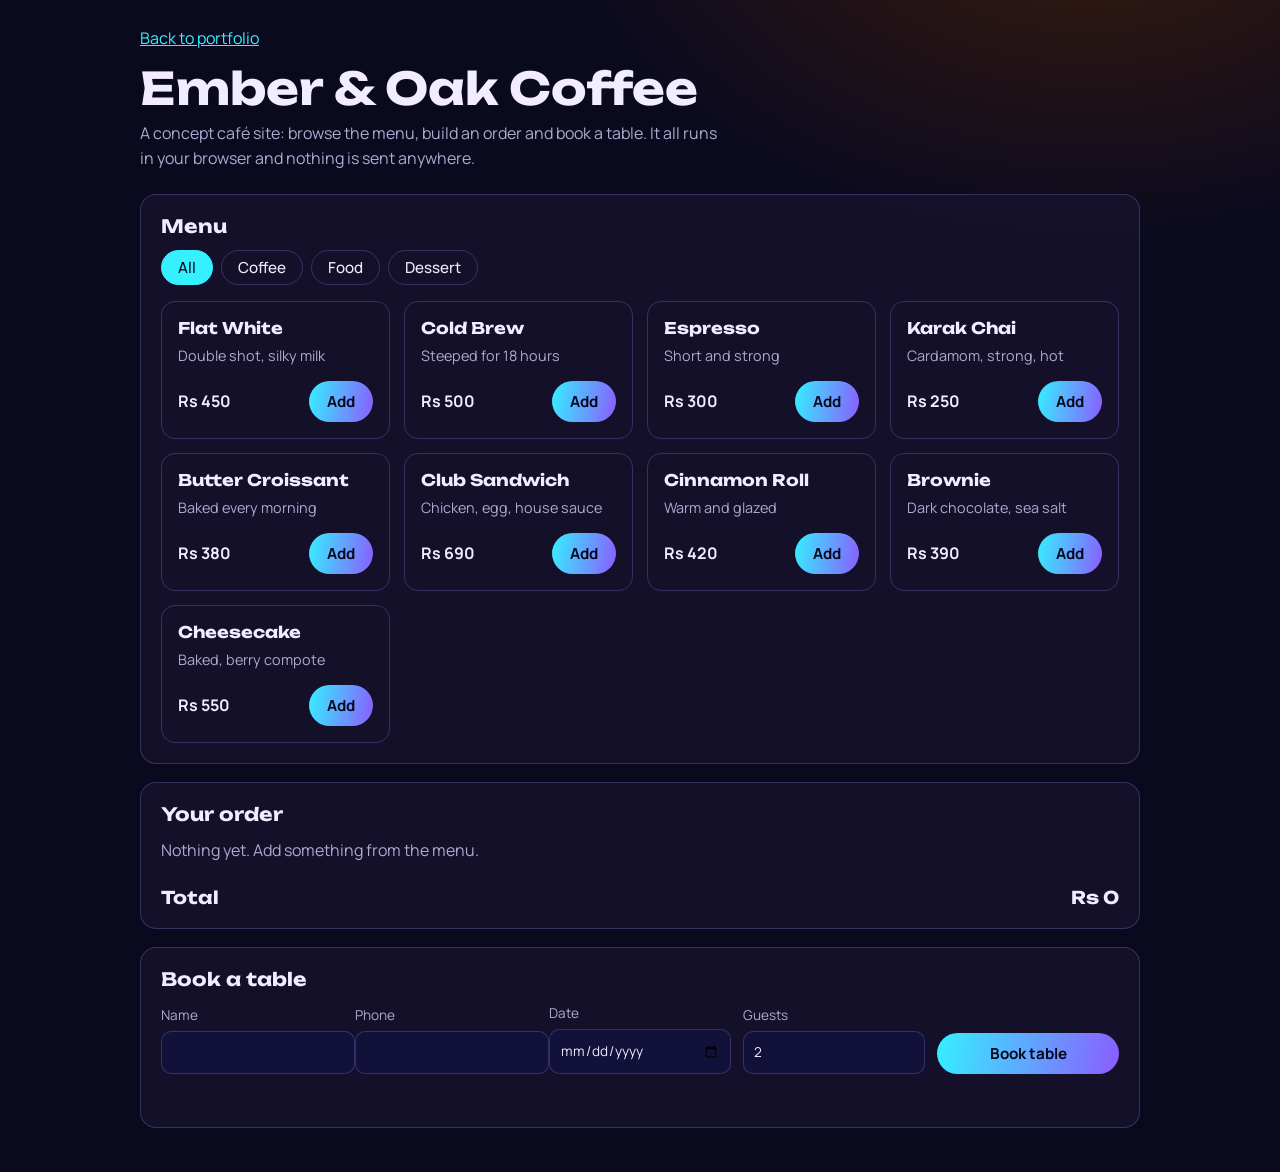
==== projects/ember-oak/index.html @ bd14e35d "Add files via upload" ====
<!doctype html>
<html lang="en">
<head>
<meta charset="utf-8">
<meta name="viewport" content="width=device-width,initial-scale=1">
<title>Ember &amp; Oak Coffee | Concept by Abdullah Shah</title>
<link href="https://fonts.googleapis.com/css2?family=Manrope:wght@400;500;700&family=Unbounded:wght@700&display=swap" rel="stylesheet">
<link rel="stylesheet" href="../demo.css">
</head>
<body>
<div class="wrap">
<a href="../../">Back to portfolio</a>
<h1>Ember &amp; Oak Coffee</h1>
<p class="sub">A concept café site: browse the menu, build an order and book a table. It all runs in your browser and nothing is sent anywhere.</p>

<section class="panel"><h2>Menu</h2><div class="chips" id="chips"></div><div class="grid" id="menu"></div></section>
<section class="panel"><h2>Your order</h2><div id="cart"></div><p class="tot"><span>Total</span><span id="tot">Rs 0</span></p></section>
<section class="panel">
  <h2>Book a table</h2>
  <form id="f" novalidate>
    <label>Name<input name="n" autocomplete="name"></label>
    <label>Phone<input name="p" type="tel" autocomplete="tel"></label>
    <label>Date<input name="d" type="date"></label>
    <label>Guests<input name="g" type="number" min="1" max="12" value="2"></label>
    <button class="btn">Book table</button>
  </form>
  <p class="msg" id="msg" role="status"></p>
</section>
</div>

<script>
const $ = s => document.querySelector(s), Rs = n => 'Rs ' + n.toLocaleString('en-US');
const M = [['Coffee','Flat White','Double shot, silky milk',450],['Coffee','Cold Brew','Steeped for 18 hours',500],['Coffee','Espresso','Short and strong',300],['Coffee','Karak Chai','Cardamom, strong, hot',250],['Food','Butter Croissant','Baked every morning',380],['Food','Club Sandwich','Chicken, egg, house sauce',690],['Food','Cinnamon Roll','Warm and glazed',420],['Dessert','Brownie','Dark chocolate, sea salt',390],['Dessert','Cheesecake','Baked, berry compote',550]];
const cats = ['All', ...new Set(M.map(m => m[0]))], cart = {};
let cat = 'All';

function menu() {
  $('#chips').innerHTML = cats.map(c => `<button class="chip" aria-pressed="${c === cat}" data-c="${c}">${c}</button>`).join('');
  $('#menu').innerHTML = M.filter(m => cat === 'All' || m[0] === cat).map(m =>
    `<div class="item"><h3>${m[1]}</h3><p>${m[2]}</p><div class="row"><b>${Rs(m[3])}</b><button class="btn" data-a="${m[1]}">Add</button></div></div>`).join('');
}
function order() {
  let t = 0; const ks = Object.keys(cart);
  $('#cart').innerHTML = ks.length ? ks.map(k => {
    t += M.find(m => m[1] === k)[3] * cart[k];
    return `<div class="line"><span>${k} x ${cart[k]}</span><span><button class="btn alt" data-m="${k}" aria-label="Remove one ${k}">-</button> <button class="btn alt" data-p="${k}" aria-label="Add one ${k}">+</button></span></div>`;
  }).join('') : '<p class="sub">Nothing yet. Add something from the menu.</p>';
  $('#tot').textContent = Rs(t);
}
document.addEventListener('click', e => {
  const d = e.target.dataset;
  if (d.c) { cat = d.c; menu(); }
  if (d.a) { cart[d.a] = (cart[d.a] || 0) + 1; order(); }
  if (d.p) { cart[d.p]++; order(); }
  if (d.m) { if (--cart[d.m] < 1) delete cart[d.m]; order(); }
});

const f = $('#f');
f.d.min = new Date().toISOString().slice(0, 10);
f.addEventListener('submit', e => {
  e.preventDefault();
  const n = f.n.value.trim(), p = f.p.value.replace(/\D/g, ''), d = f.d.value, g = +f.g.value;
  let er = '';
  if (n.length < 2) er = 'Please enter your name.';
  else if (p.length < 10) er = 'Enter a phone number with at least 10 digits.';
  else if (!d || d < f.d.min) er = 'Pick today or a future date.';
  else if (!(g >= 1 && g <= 12)) er = 'Guests must be between 1 and 12.';
  const m = $('#msg');
  m.style.color = er ? 'var(--ember)' : 'var(--ok)';
  m.textContent = er || `Table for ${g} booked on ${d}. See you soon, ${n}! (Demo only: nothing was sent.)`;
  if (!er) f.reset();
});
menu(); order();
</script>
</body>
</html>
---- projects/demo.css ----
:root{--cyan:#35f0ff;--ember:#ff8a2b;--violet:#8b5cff;--line:rgba(160,140,255,.25);--panel:rgba(26,20,48,.72);--text:#f1ecff;--muted:#b0a8cf;--ok:#3dffa2}
*{box-sizing:border-box;margin:0}
body{background:radial-gradient(900px 600px at 85% -10%,#3b1c0c,transparent 60%),#0a0a1f;color:var(--text);font:1rem/1.6 Manrope,system-ui,sans-serif;min-height:100vh;padding:26px clamp(16px,4vw,48px)}
.wrap{max-width:1000px;margin:auto}
a{color:var(--cyan)}
h1{font:700 clamp(1.7rem,4.4vw,2.8rem)/1.1 Unbounded,sans-serif;margin:12px 0 8px}
h2{font:700 1.15rem Unbounded,sans-serif;margin-bottom:12px}
.sub{color:var(--muted);max-width:58ch;margin-bottom:22px}
.panel{background:var(--panel);border:1px solid var(--line);border-radius:16px;padding:20px;margin-bottom:18px}
.chips{display:flex;flex-wrap:wrap;gap:8px;margin-bottom:16px}
.chip{background:none;color:var(--text);border:1px solid var(--line);border-radius:99px;padding:6px 16px;font:500 .95rem Manrope,sans-serif;cursor:pointer}
.chip[aria-pressed=true]{background:var(--cyan);color:#07071a;border-color:var(--cyan)}
.grid{display:grid;grid-template-columns:repeat(auto-fill,minmax(210px,1fr));gap:14px}
.item{border:1px solid var(--line);border-radius:14px;padding:16px;display:flex;flex-direction:column;gap:6px}
.item h3{font:700 1rem Unbounded,sans-serif}
.item p{color:var(--muted);font-size:.9rem}
.item .row{display:flex;justify-content:space-between;align-items:center;margin-top:auto;padding-top:8px}
.line{display:flex;justify-content:space-between;align-items:center;gap:10px;padding:8px 0;border-bottom:1px solid var(--line)}
button{font:700 .95rem Manrope,sans-serif;cursor:pointer}
button:disabled{opacity:.4;cursor:not-allowed}
.btn{padding:10px 18px;border:0;border-radius:99px;background:linear-gradient(100deg,var(--cyan),var(--violet));color:#07071a}
.btn.alt{background:none;border:1px solid var(--line);color:var(--text)}
form{display:grid;grid-template-columns:repeat(auto-fit,minmax(170px,1fr));gap:12px;align-items:end}
label{display:grid;gap:4px;font-size:.85rem;color:var(--muted)}
input,select{background:#12113a;border:1px solid var(--line);border-radius:10px;padding:10px;color:var(--text);font:inherit}
.msg{margin-top:10px;min-height:1.4em}
.tot{display:flex;justify-content:space-between;font:700 1.1rem Unbounded,sans-serif;margin-top:12px}
.badge{border:1px solid var(--cyan);border-radius:16px;padding:18px;background:linear-gradient(135deg,rgba(53,240,255,.12),rgba(255,138,43,.14));max-width:320px;margin-top:14px;box-shadow:0 0 40px rgba(53,240,255,.2)}
.badge b{display:block;font:700 1.3rem Unbounded,sans-serif}
:focus-visible{outline:2px solid var(--cyan);outline-offset:2px}
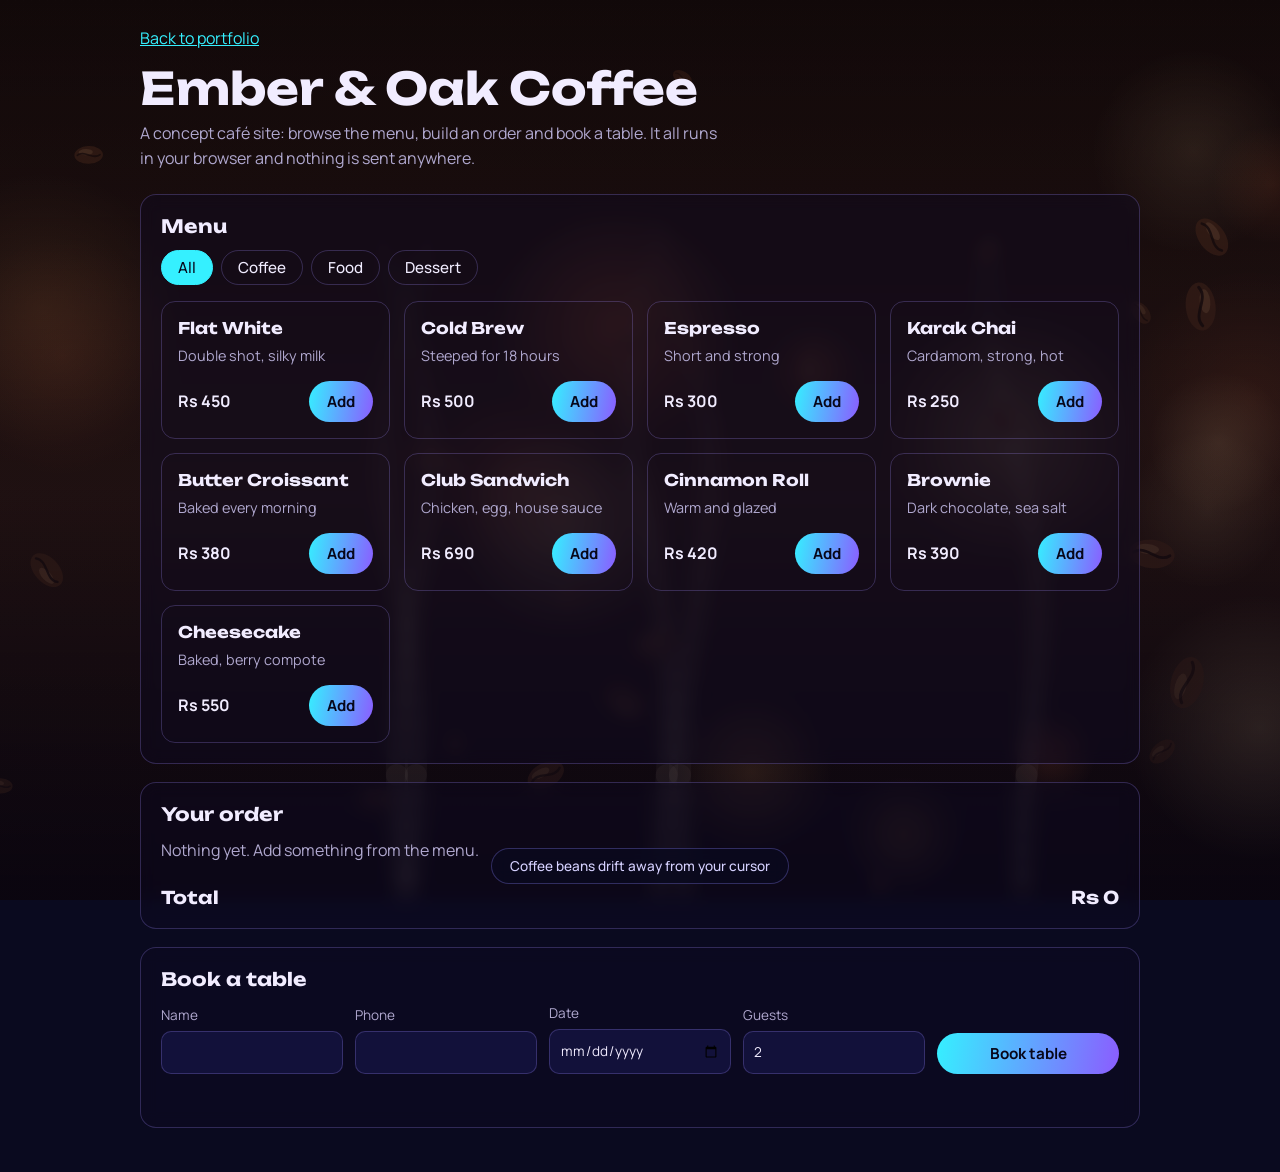
==== commit 2789a5d1: "Add files via upload" ====
--- a/projects/ember-oak/index.html
+++ b/projects/ember-oak/index.html
@@ -8,6 +8,7 @@
 <link rel="stylesheet" href="../demo.css">
 </head>
 <body>
+<canvas id="bg" data-scene="coffee" aria-hidden="true"></canvas>
 <div class="wrap">
 <a href="../../">Back to portfolio</a>
 <h1>Ember &amp; Oak Coffee</h1>
@@ -72,5 +73,6 @@
 });
 menu(); order();
 </script>
+<script src="../../fx.js"></script>
 </body>
 </html>
